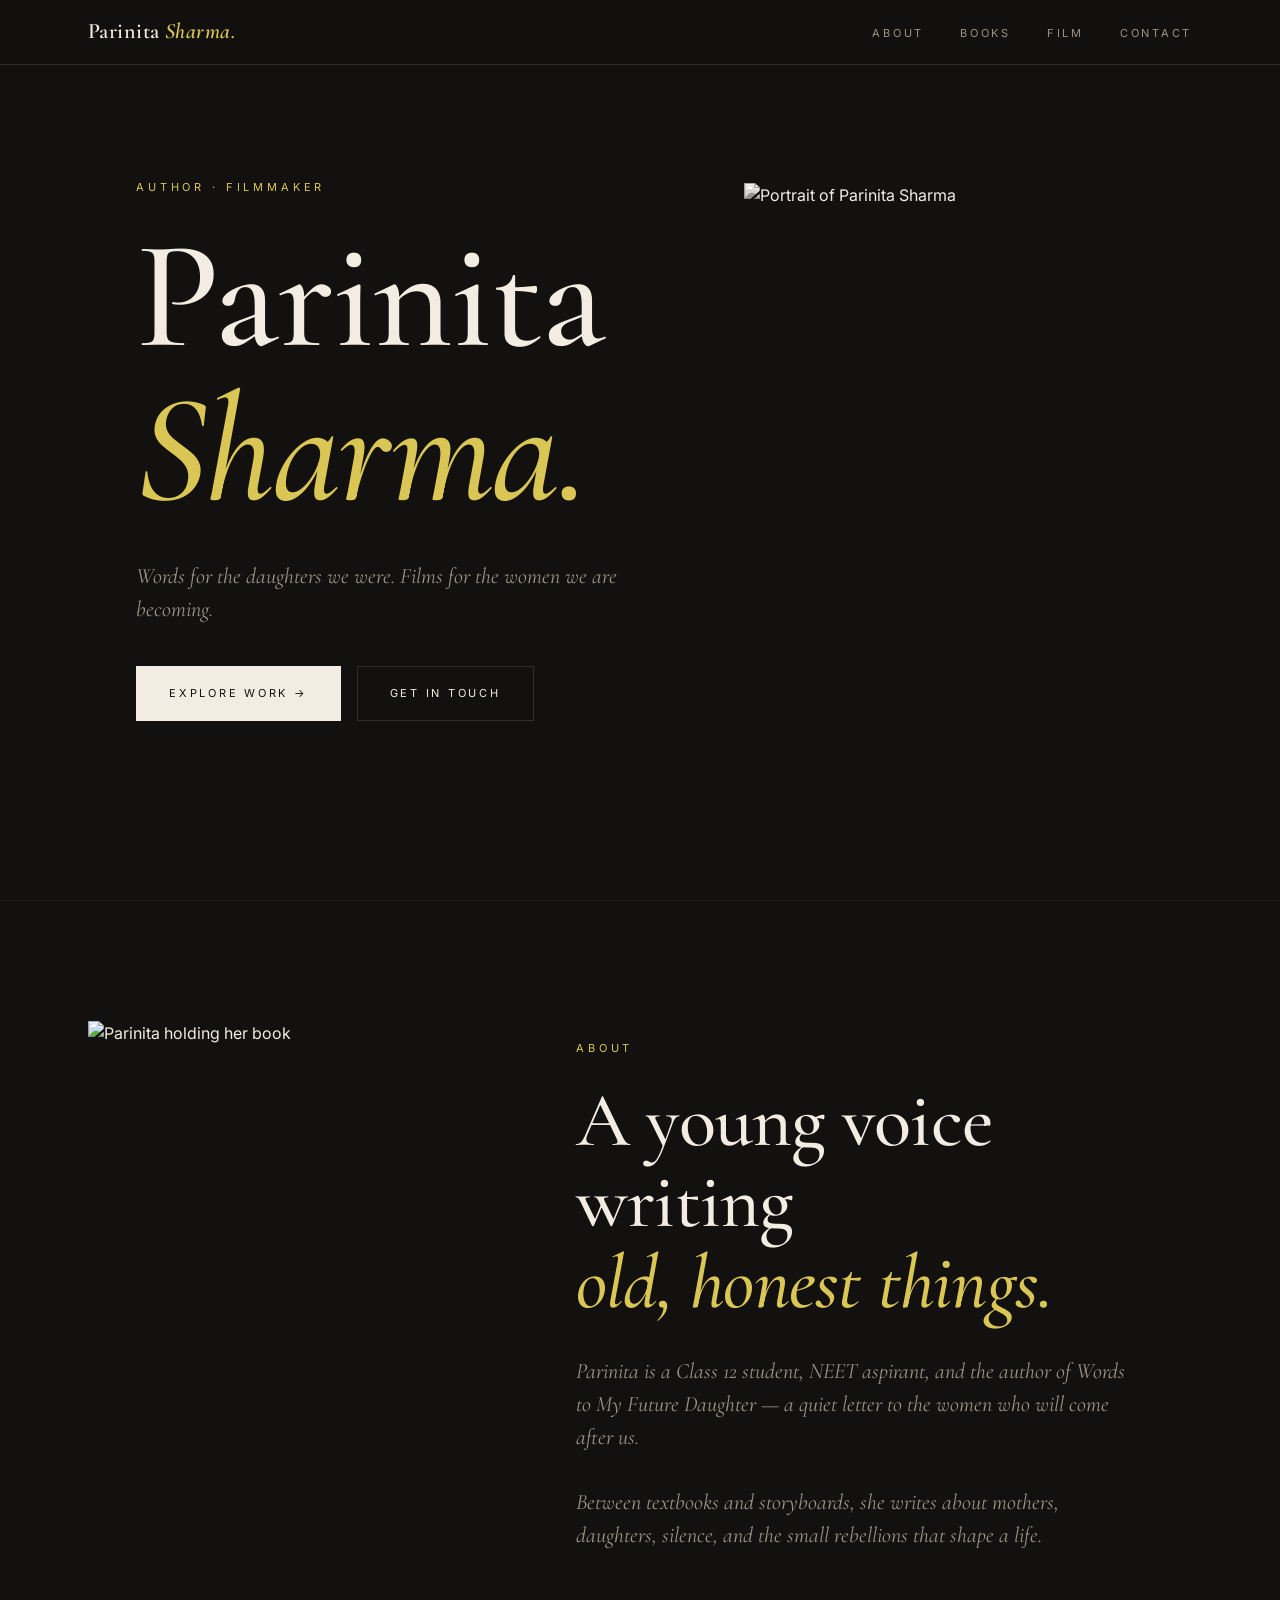
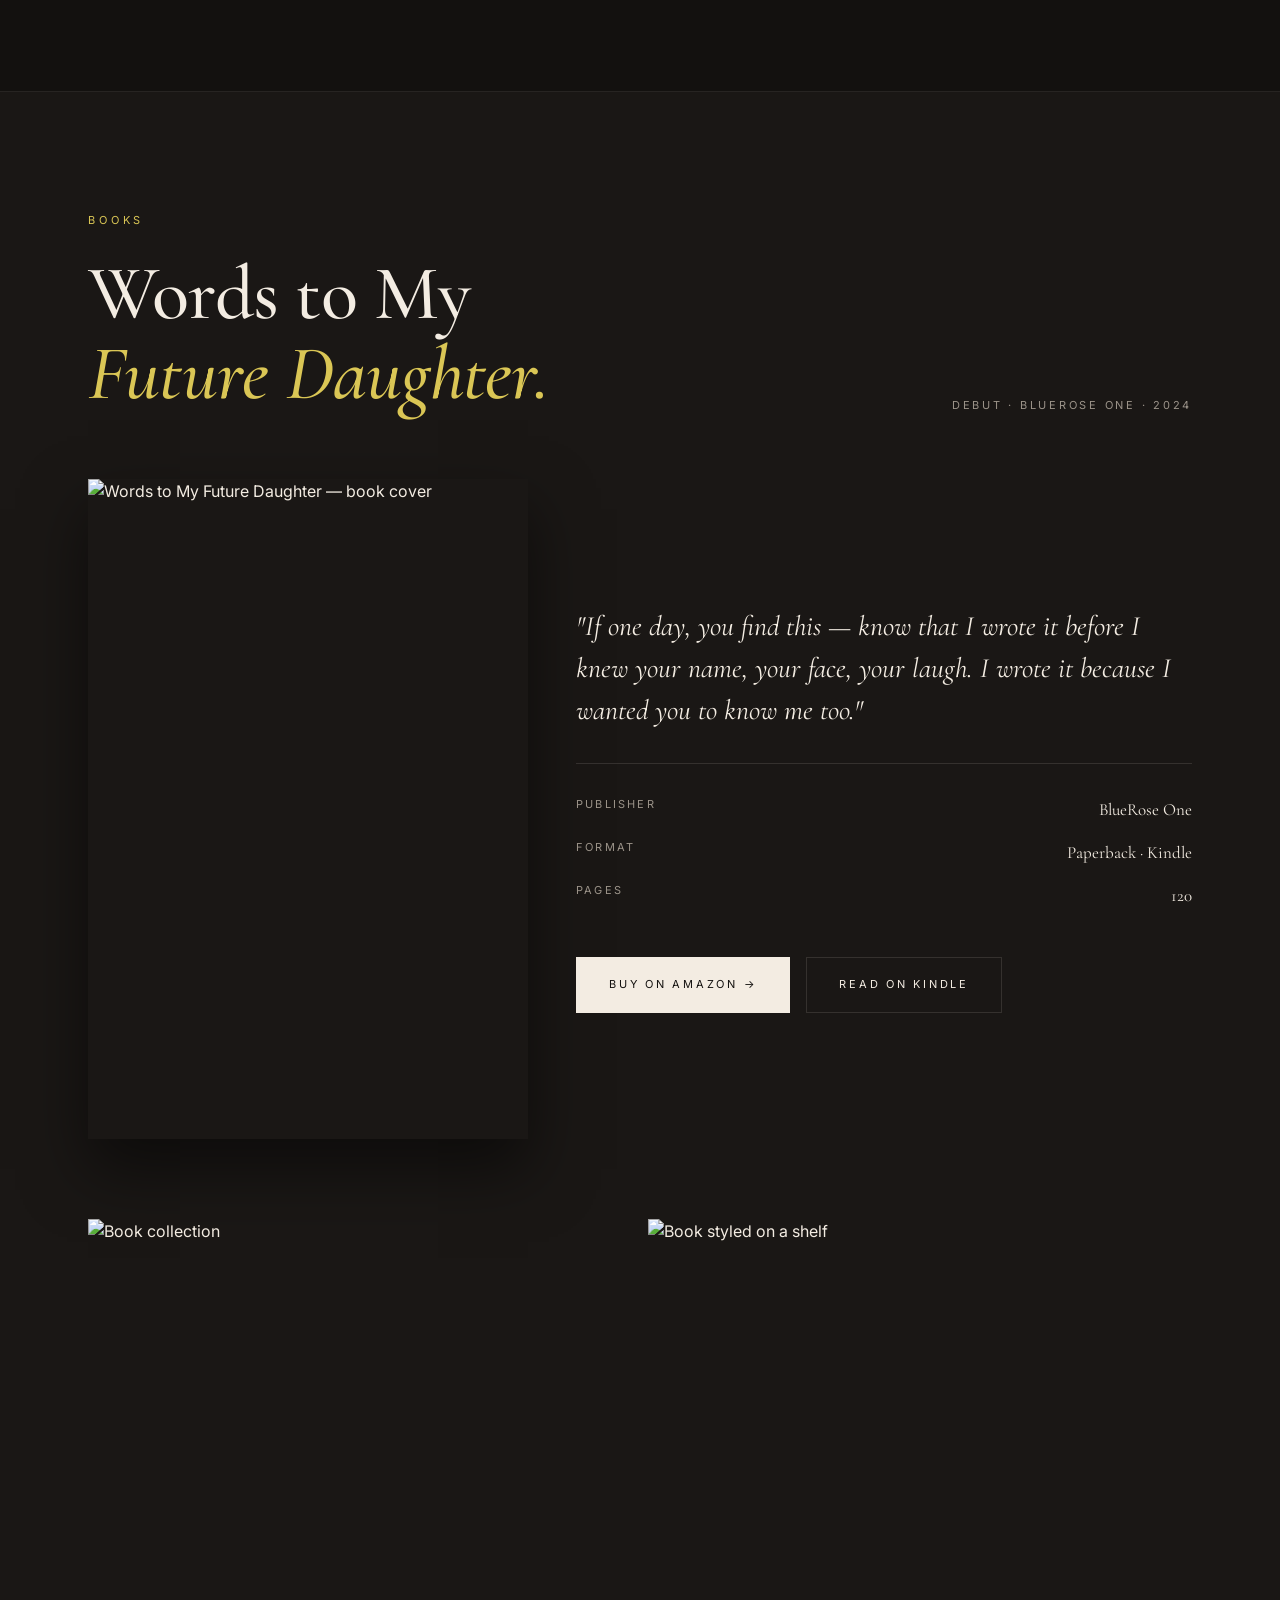
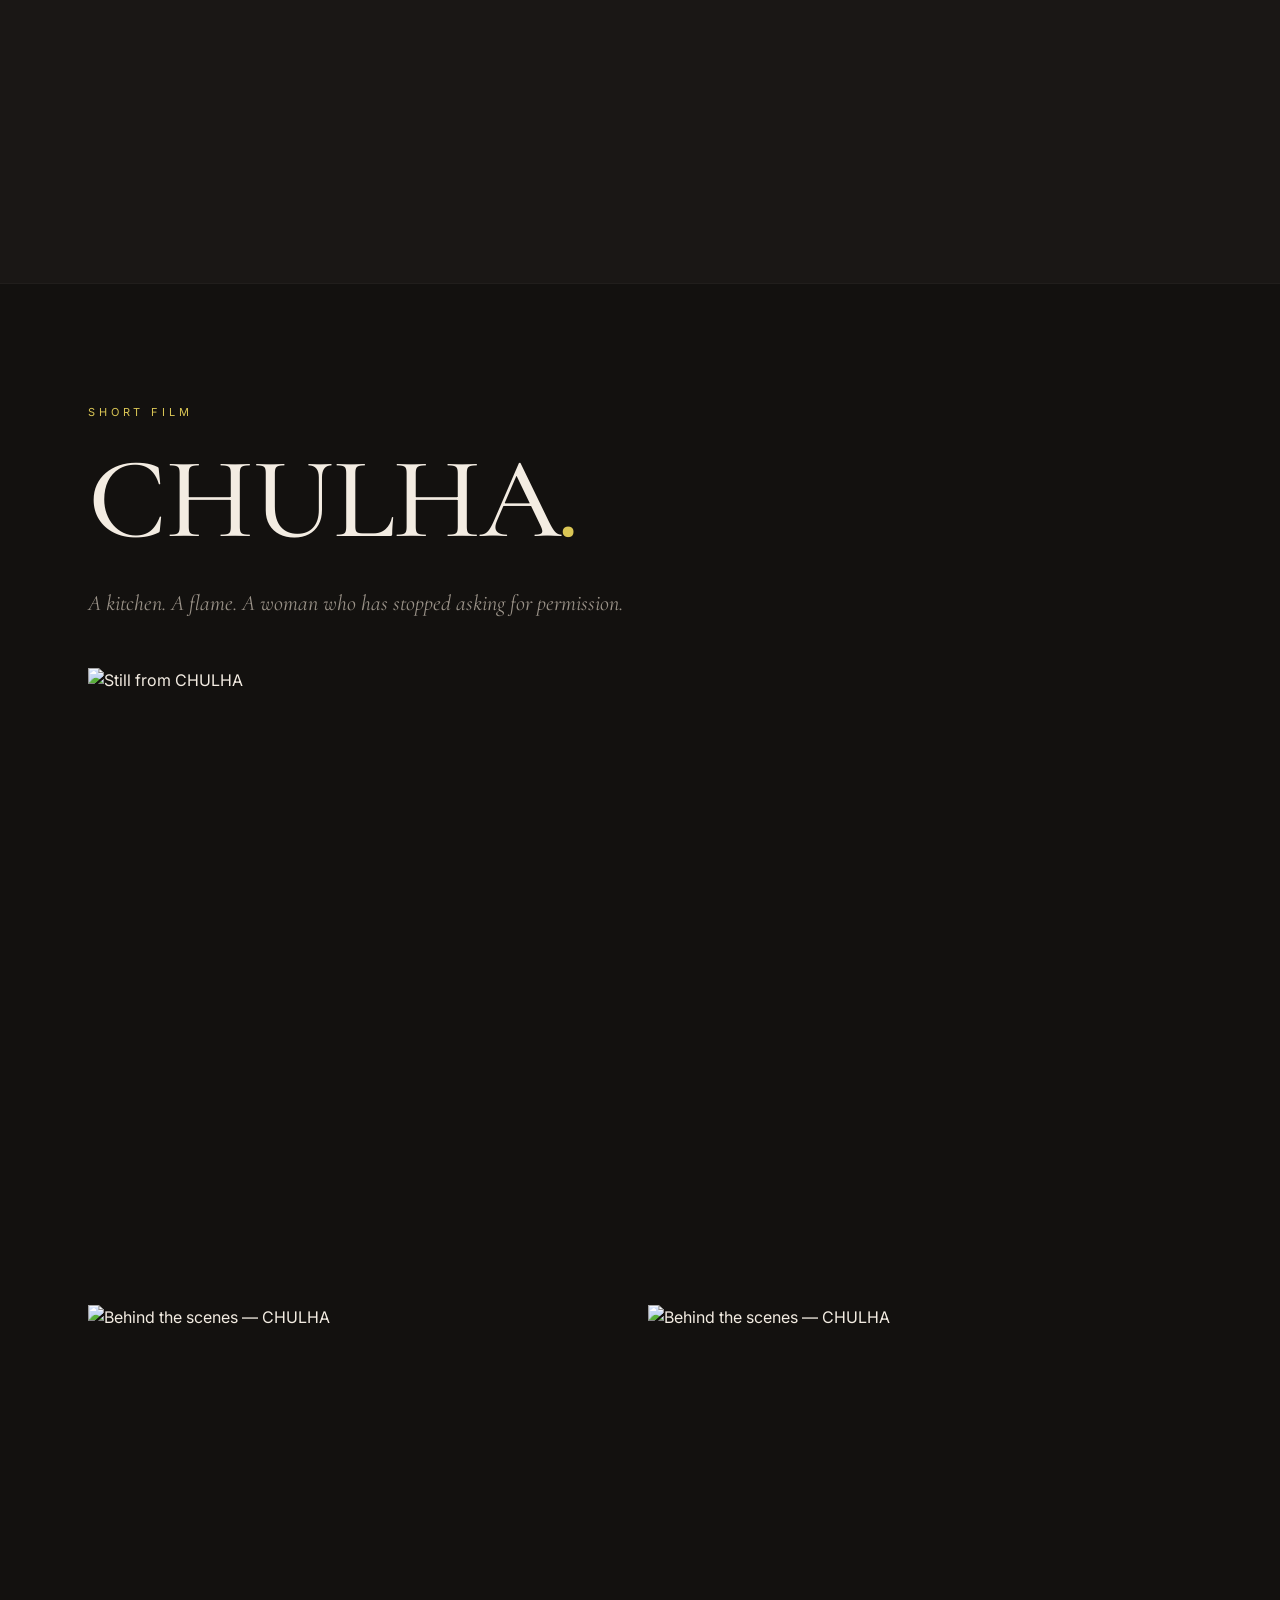
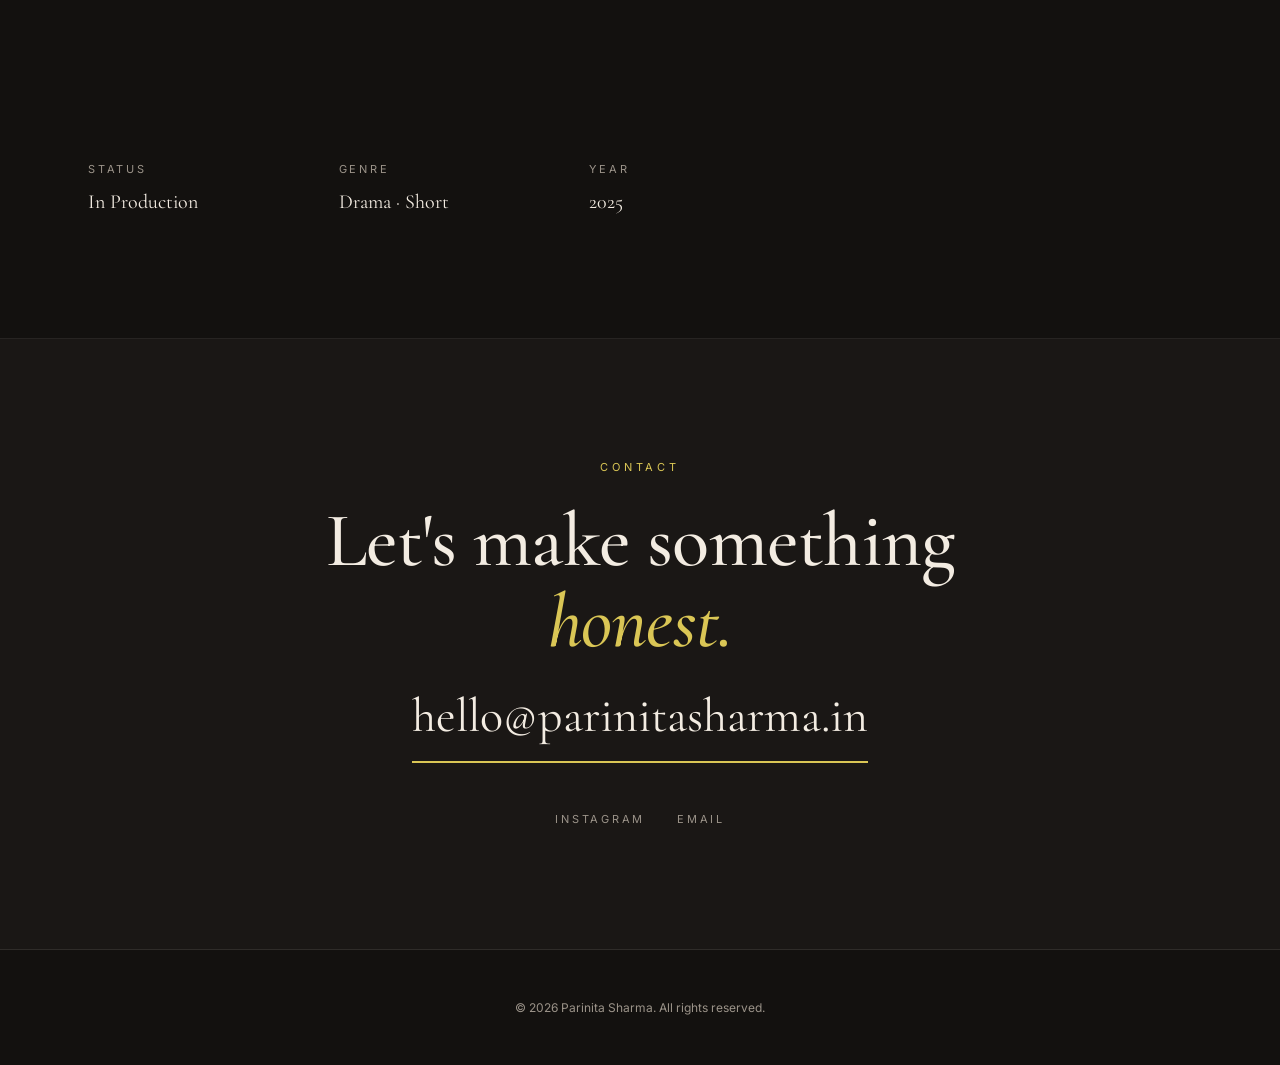
==== index.html @ 8c20b2f9 "Add files via upload" ====
<!doctype html>
<html lang="en">
<head>
<meta charset="utf-8" />
<meta name="viewport" content="width=device-width,initial-scale=1" />
<title>Parinita Sharma — Author & Filmmaker</title>
<meta name="description" content="Author of Words to My Future Daughter and filmmaker behind CHULHA. Bold stories from the quiet spaces between women." />
<meta property="og:title" content="Parinita Sharma — Author & Filmmaker" />
<meta property="og:description" content="Books, films and stories by Parinita Sharma." />
<meta property="og:image" content="assets/author pic.webp" />
<link rel="preconnect" href="https://fonts.googleapis.com">
<link rel="preconnect" href="https://fonts.gstatic.com" crossorigin>
<link href="https://fonts.googleapis.com/css2?family=Cormorant+Garamond:ital,wght@0,400;0,600;1,400;1,600&family=Inter:wght@400;500;600&display=swap" rel="stylesheet">
<style>
  :root{
    --bg:#13110f;
    --card:#1a1715;
    --fg:#f3ece2;
    --muted:#9b9389;
    --accent:#dac655;
    --border:rgba(243,236,226,.12);
  }
  *{box-sizing:border-box;margin:0;padding:0}
  html{scroll-behavior:smooth}
  body{background:var(--bg);color:var(--fg);font-family:'Inter',sans-serif;line-height:1.6;-webkit-font-smoothing:antialiased}
  .serif{font-family:'Cormorant Garamond',serif}
  a{color:inherit;text-decoration:none}
  img{display:block;max-width:100%;height:auto}
  .wrap{max-width:1200px;margin:0 auto;padding:0 24px}
  @media(min-width:768px){.wrap{padding:0 48px}}

  /* Header */
  header{position:fixed;top:0;left:0;right:0;z-index:50;background:rgba(19,17,15,.85);backdrop-filter:blur(10px);border-bottom:1px solid var(--border)}
  .nav{display:flex;justify-content:space-between;align-items:center;height:64px}
  .brand{font-family:'Cormorant Garamond',serif;font-size:22px;font-weight:600;letter-spacing:.02em}
  .brand em{color:var(--accent);font-style:italic}
  nav ul{display:none;list-style:none;gap:36px}
  nav a{font-size:11px;letter-spacing:.25em;text-transform:uppercase;color:var(--muted);transition:color .2s}
  nav a:hover{color:var(--fg)}
  @media(min-width:768px){nav ul{display:flex}}

  /* Sections */
  section{padding:120px 0;border-top:1px solid rgba(243,236,226,.06)}
  section:first-of-type{border:0}
  .eyebrow{font-size:11px;letter-spacing:.35em;text-transform:uppercase;color:var(--accent);margin-bottom:24px}
  h1,h2{font-family:'Cormorant Garamond',serif;font-weight:500;line-height:1;letter-spacing:-.01em}
  h1{font-size:clamp(64px,12vw,160px)}
  h2{font-size:clamp(40px,6vw,80px);line-height:1.05}
  .italic{font-style:italic;color:var(--accent)}
  p.lead{font-family:'Cormorant Garamond',serif;font-style:italic;font-size:clamp(18px,2vw,22px);color:var(--muted);max-width:560px;margin-top:32px;line-height:1.5}

  /* Hero */
  .hero{min-height:100vh;display:flex;align-items:center;padding-top:120px}
  .grid{display:grid;gap:48px;align-items:center}
  @media(min-width:768px){.grid-7-5{grid-template-columns:7fr 5fr}.grid-5-7{grid-template-columns:5fr 7fr}}
  .btns{display:flex;flex-wrap:wrap;gap:16px;margin-top:40px}
  .btn{display:inline-flex;align-items:center;gap:12px;padding:18px 32px;font-size:11px;letter-spacing:.25em;text-transform:uppercase;border:1px solid var(--border);transition:all .2s}
  .btn-primary{background:var(--fg);color:var(--bg);border-color:var(--fg)}
  .btn-primary:hover{background:var(--accent);border-color:var(--accent);color:var(--fg)}
  .btn:hover{border-color:var(--fg)}
  .portrait{aspect-ratio:3/4;overflow:hidden;position:relative}
  .portrait img{width:100%;height:100%;object-fit:cover;filter:grayscale(100%);transition:filter .7s}
  .portrait:hover img{filter:grayscale(0)}
  .portrait::after{content:"";position:absolute;inset:auto 0 0 0;height:33%;background:linear-gradient(to top,var(--bg),transparent)}

  /* Books */
  .books{background:var(--card)}
  .books-head{display:flex;justify-content:space-between;align-items:flex-end;flex-wrap:wrap;gap:24px;margin-bottom:64px}
  .meta{font-size:11px;letter-spacing:.25em;text-transform:uppercase;color:var(--muted)}
  .quote{font-family:'Cormorant Garamond',serif;font-style:italic;font-size:clamp(20px,2.4vw,28px);line-height:1.5;margin-bottom:32px}
  .specs{list-style:none;border-top:1px solid var(--border);padding-top:24px}
  .specs li{display:flex;justify-content:space-between;padding:8px 0;font-size:14px}
  .specs span:first-child{color:var(--muted);letter-spacing:.2em;text-transform:uppercase;font-size:11px}
  .specs span:last-child{font-family:'Cormorant Garamond',serif;font-size:17px}
  .gallery{display:grid;grid-template-columns:1fr 1fr;gap:16px;margin-top:80px}
  .gallery img{aspect-ratio:1;object-fit:cover;width:100%}
  .cover{aspect-ratio:2/3;object-fit:cover;width:100%;box-shadow:0 30px 60px rgba(0,0,0,.5)}

  /* Film */
  .film-still{aspect-ratio:16/9;width:100%;object-fit:cover;margin-bottom:16px}
  .bts{display:grid;grid-template-columns:1fr 1fr;gap:16px}
  .bts img{aspect-ratio:4/3;width:100%;object-fit:cover}
  .film-meta{display:grid;gap:32px;margin-top:48px;max-width:720px}
  @media(min-width:640px){.film-meta{grid-template-columns:repeat(3,1fr)}}
  .film-meta p:first-child{font-size:11px;letter-spacing:.25em;text-transform:uppercase;color:var(--muted);margin-bottom:8px}
  .film-meta p:last-child{font-family:'Cormorant Garamond',serif;font-size:20px}

  /* Contact */
  .contact{background:var(--card);text-align:center}
  .email{display:inline-block;font-family:'Cormorant Garamond',serif;font-size:clamp(28px,4vw,48px);margin-top:16px;border-bottom:2px solid var(--accent);padding-bottom:6px;transition:color .2s}
  .email:hover{color:var(--accent)}
  .socials{display:flex;justify-content:center;gap:32px;margin-top:48px;font-size:11px;letter-spacing:.25em;text-transform:uppercase;color:var(--muted)}
  .socials a:hover{color:var(--fg)}

  footer{padding:48px 0;text-align:center;font-size:12px;color:var(--muted);border-top:1px solid var(--border)}
</style>
</head>
<body>

<header>
  <div class="wrap nav">
    <a href="#" class="brand">Parinita <em>Sharma.</em></a>
    <nav><ul>
      <li><a href="#about">About</a></li>
      <li><a href="#books">Books</a></li>
      <li><a href="#film">Film</a></li>
      <li><a href="#contact">Contact</a></li>
    </ul></nav>
  </div>
</header>

<main>

<!-- HERO -->
<section class="hero">
  <div class="wrap grid grid-7-5">
    <div>
      <p class="eyebrow">Author · Filmmaker</p>
      <h1>Parinita<br><span class="italic serif" style="font-style:italic">Sharma.</span></h1>
      <p class="lead">Words for the daughters we were. Films for the women we are becoming.</p>
      <div class="btns">
        <a class="btn btn-primary" href="#books">Explore Work →</a>
        <a class="btn" href="#contact">Get in Touch</a>
      </div>
    </div>
    <div class="portrait">
      <img src="assets/main author pic.webp" alt="Portrait of Parinita Sharma" />
    </div>
  </div>
</section>

<!-- ABOUT -->
<section id="about">
  <div class="wrap grid grid-5-7">
    <img src="assets/author pic.webp" alt="Parinita holding her book" style="aspect-ratio:4/5;object-fit:cover;width:100%" />
    <div>
      <p class="eyebrow">About</p>
      <h2>A young voice writing<br><span class="italic">old, honest things.</span></h2>
      <p class="lead">Parinita is a Class 12 student, NEET aspirant, and the author of <em>Words to My Future Daughter</em> — a quiet letter to the women who will come after us.</p>
      <p class="lead">Between textbooks and storyboards, she writes about mothers, daughters, silence, and the small rebellions that shape a life.</p>
    </div>
  </div>
</section>

<!-- BOOKS -->
<section id="books" class="books">
  <div class="wrap">
    <div class="books-head">
      <div>
        <p class="eyebrow">Books</p>
        <h2>Words to My<br><span class="italic">Future Daughter.</span></h2>
      </div>
      <p class="meta">Debut · BlueRose One · 2024</p>
    </div>
    <div class="grid grid-5-7">
      <img class="cover" src="https://m.media-amazon.com/images/I/61v0w+Bz1oL._SY342_.jpg" alt="Words to My Future Daughter — book cover" />
      <div>
        <p class="quote">"If one day, you find this — know that I wrote it before I knew your name, your face, your laugh. I wrote it because I wanted you to know me too."</p>
        <ul class="specs">
          <li><span>Publisher</span><span>BlueRose One</span></li>
          <li><span>Format</span><span>Paperback · Kindle</span></li>
          <li><span>Pages</span><span>120</span></li>
        </ul>
        <div class="btns">
          <a class="btn btn-primary" href="https://www.amazon.in/Words-Future-Daughter-Parinita-Sharma/dp/9373103180/ref=sr_1_1?crid=LB1ZRLA6M6N0&dib=eyJ2IjoiMSJ9.5X7gQLmaBsE1TnWhag6ojA.-IY_2Gk_jPj711Ex8bWC8QMhh4k0rQEJXxMGBLnY9bU&dib_tag=se&keywords=words+t+omy+future+daughter&qid=1777298612&sprefix=words+t+omy+future+daught%2Caps%2C401&sr=8-1" target="_blank" rel="noopener">Buy on Amazon →</a>
          <a class="btn" onclick="alert('Cumming soon!')" target="_blank" rel="noopener">Read on Kindle</a>
        </div>
      </div>
    </div>
    <div class="gallery">
      <img src="assets/book pcs in collection.webp" alt="Book collection" />
      <img src="assets/book images.webp" alt="Book styled on a shelf" />
    </div>
  </div>
</section>

<!-- FILM -->
<section id="film">
  <div class="wrap">
    <p class="eyebrow">Short Film</p>
    <h2 style="font-size:clamp(56px,9vw,120px);line-height:.95">CHULHA<span class="italic">.</span></h2>
    <p class="lead">A kitchen. A flame. A woman who has stopped asking for permission.</p>
    <img class="film-still" src="assets/chulha-still-1.jpg" alt="Still from CHULHA" style="margin-top:48px" />
    <div class="bts">
      <img src="assets/chulha-bts-1.jpg" alt="Behind the scenes — CHULHA" />
      <img src="assets/chulha-bts-2.jpg" alt="Behind the scenes — CHULHA" />
    </div>
    <div class="film-meta">
      <div><p>Status</p><p>In Production</p></div>
      <div><p>Genre</p><p>Drama · Short</p></div>
      <div><p>Year</p><p>2025</p></div>
    </div>
  </div>
</section>

<!-- CONTACT -->
<section id="contact" class="contact">
  <div class="wrap">
    <p class="eyebrow">Contact</p>
    <h2>Let's make something<br><span class="italic">honest.</span></h2>
    <a class="email" href="mailto:hello@parinitasharma.in">hello@parinitasharma.in</a>
    <div class="socials">
      <a href="https://www.instagram.com/glowinkbypari/" target="_blank" rel="noopener">Instagram</a>
      <a href="mailto:hello@parinitasharma.in">Email</a>
    </div>
  </div>
</section>

</main>

<footer>
  <div class="wrap">© <span id="y"></span> Parinita Sharma. All rights reserved.</div>
</footer>
<script>document.getElementById('y').textContent=new Date().getFullYear();</script>
</body>
</html>
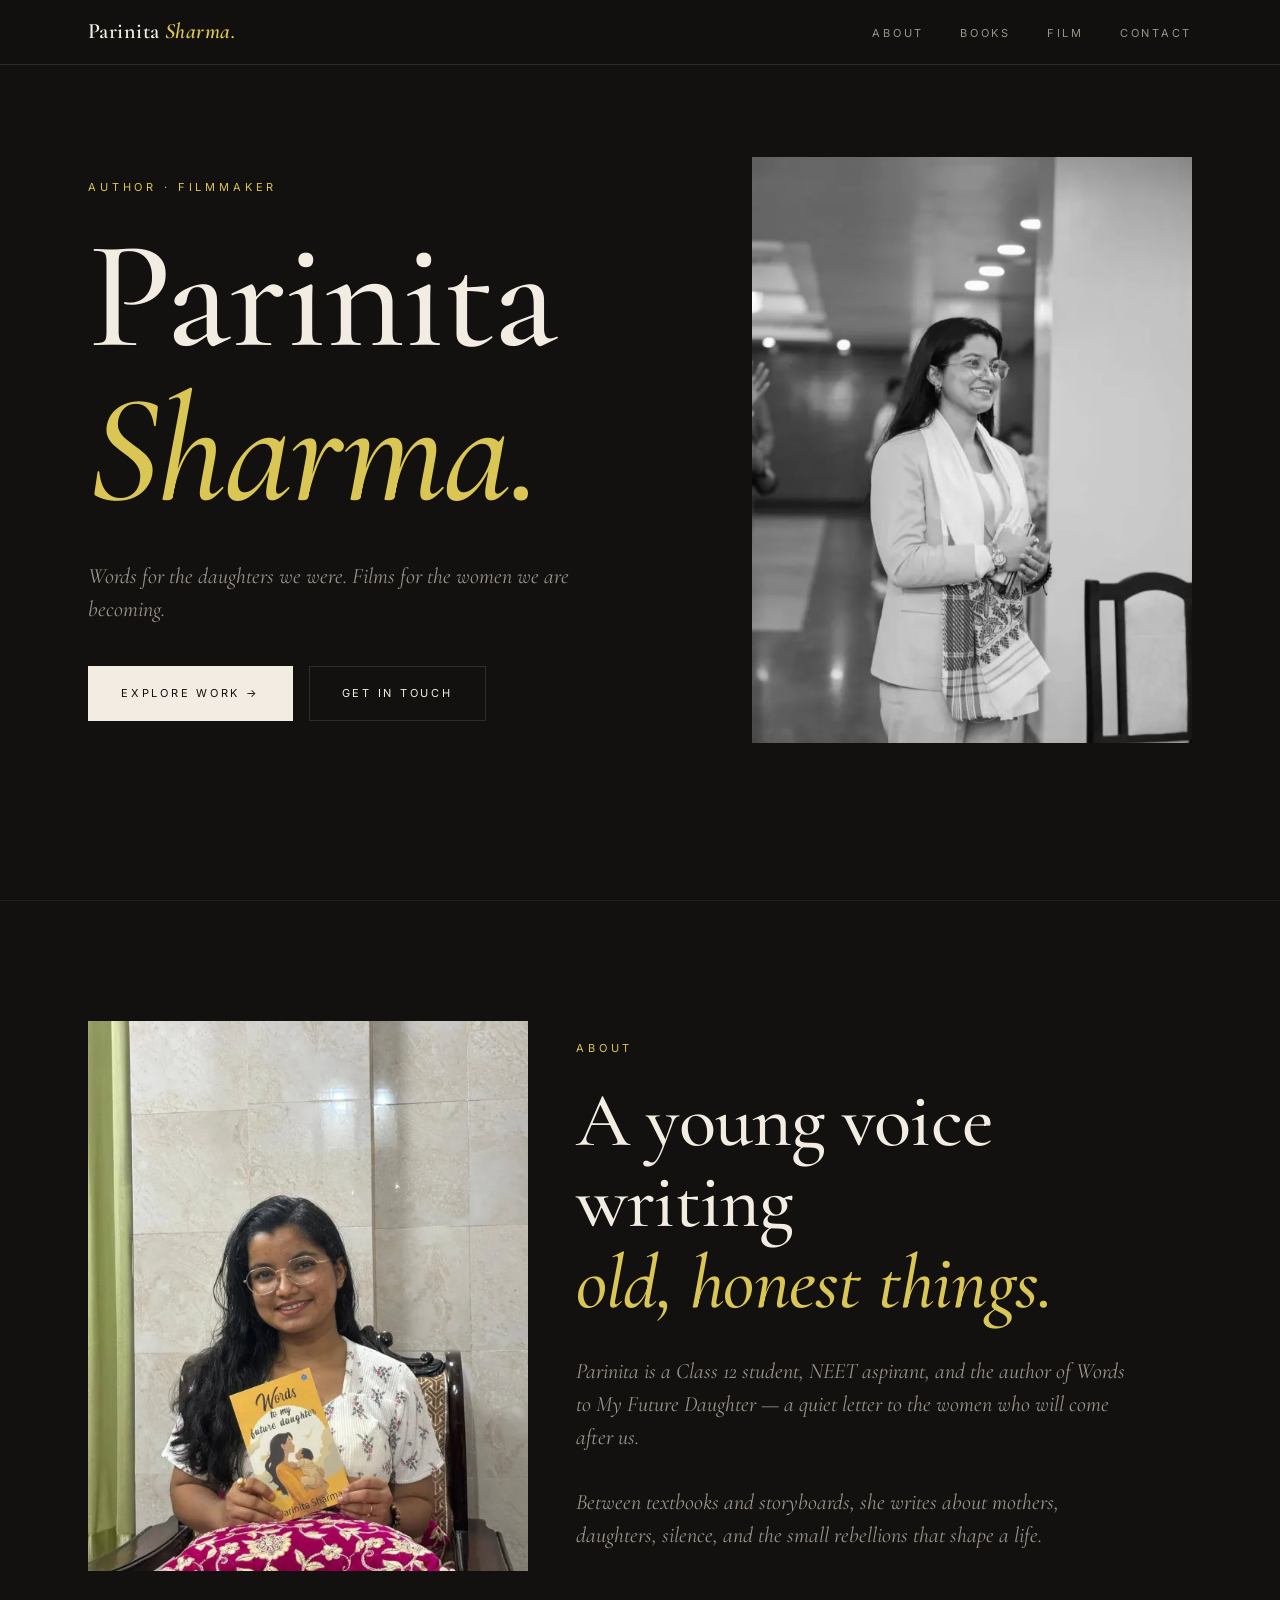
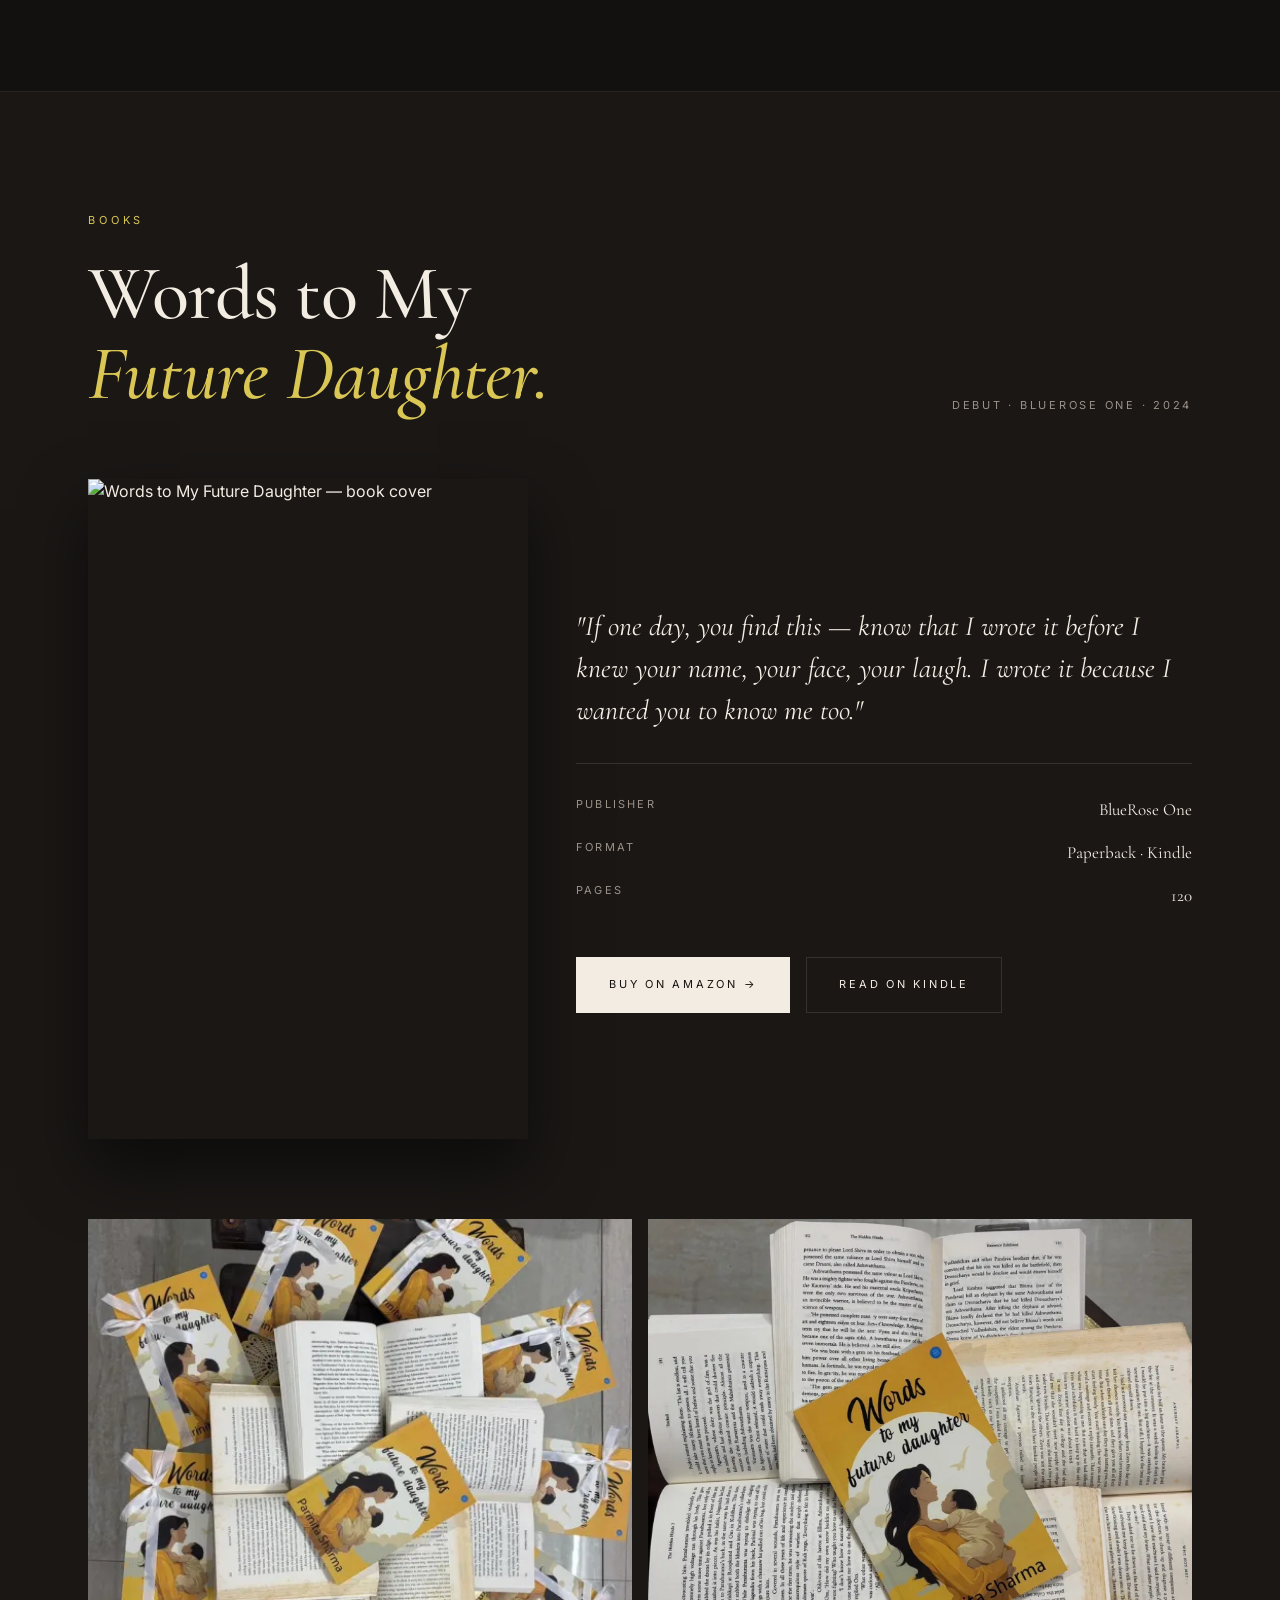
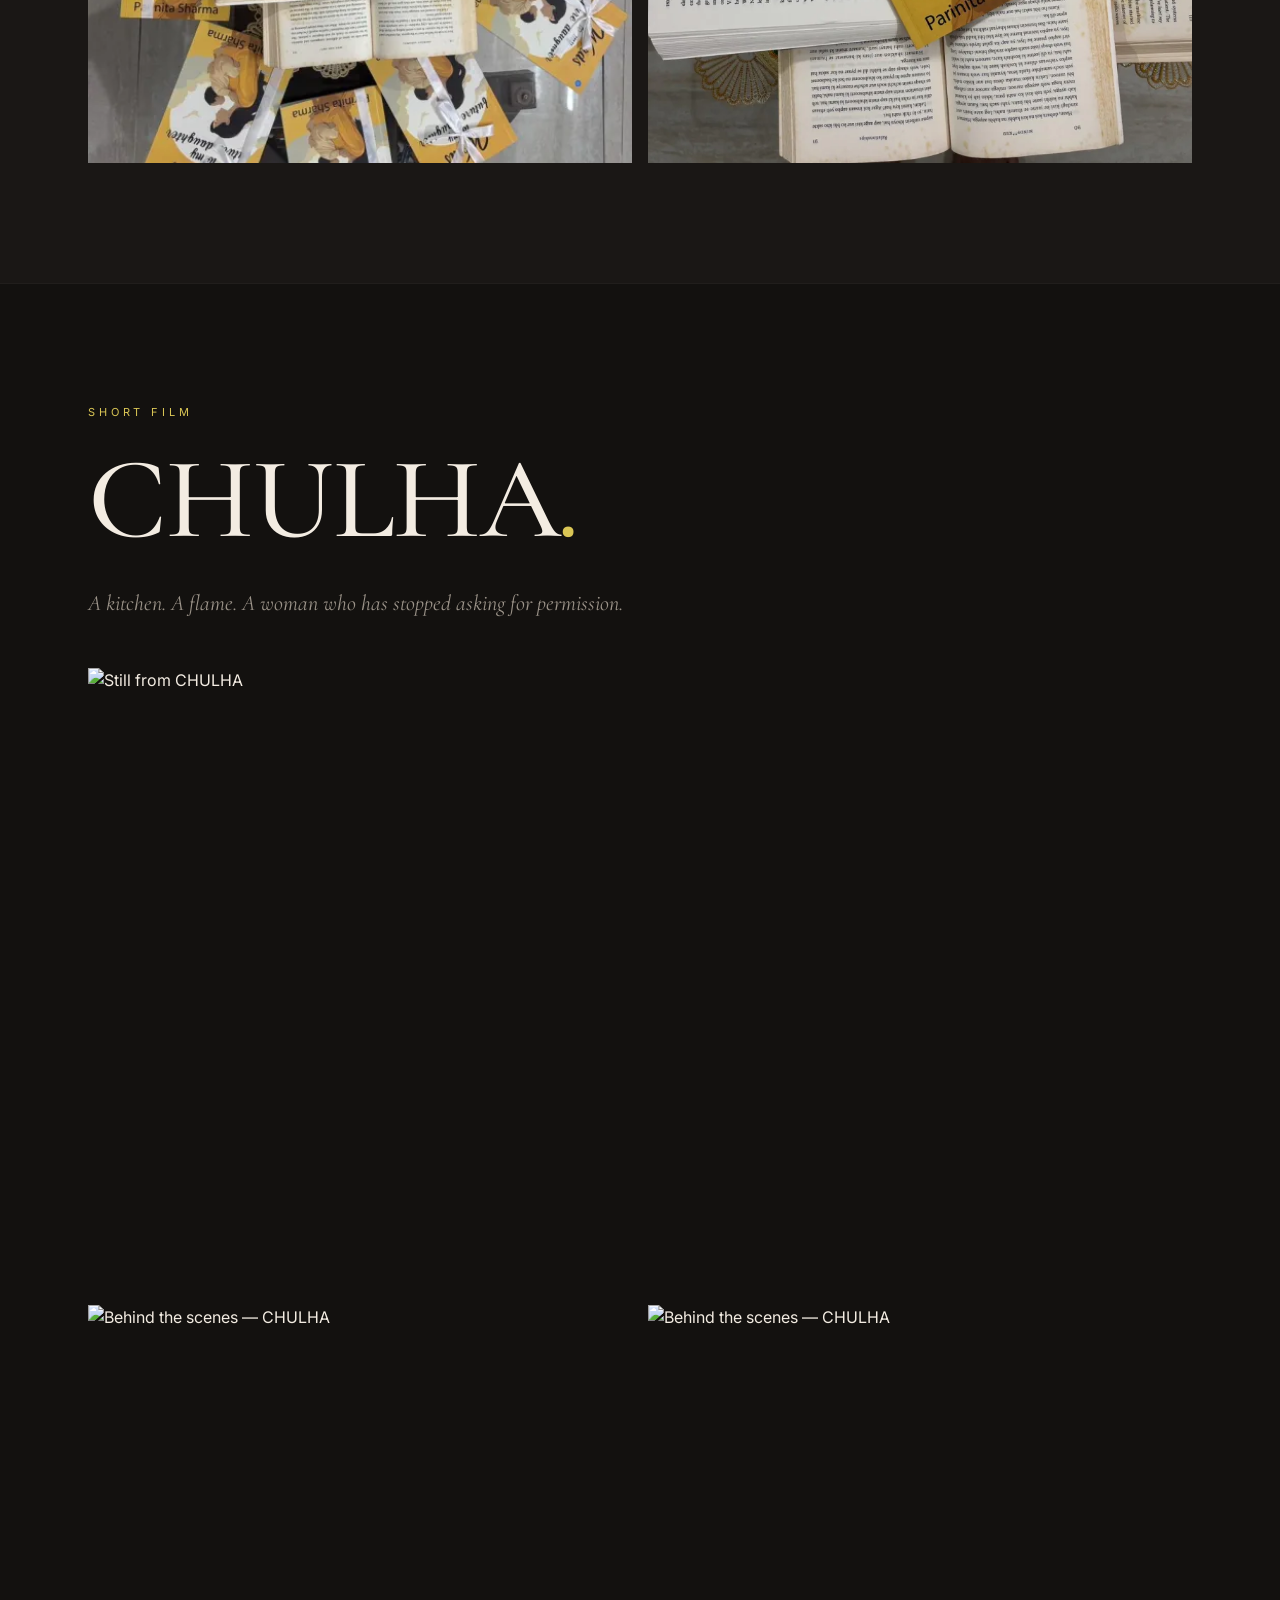
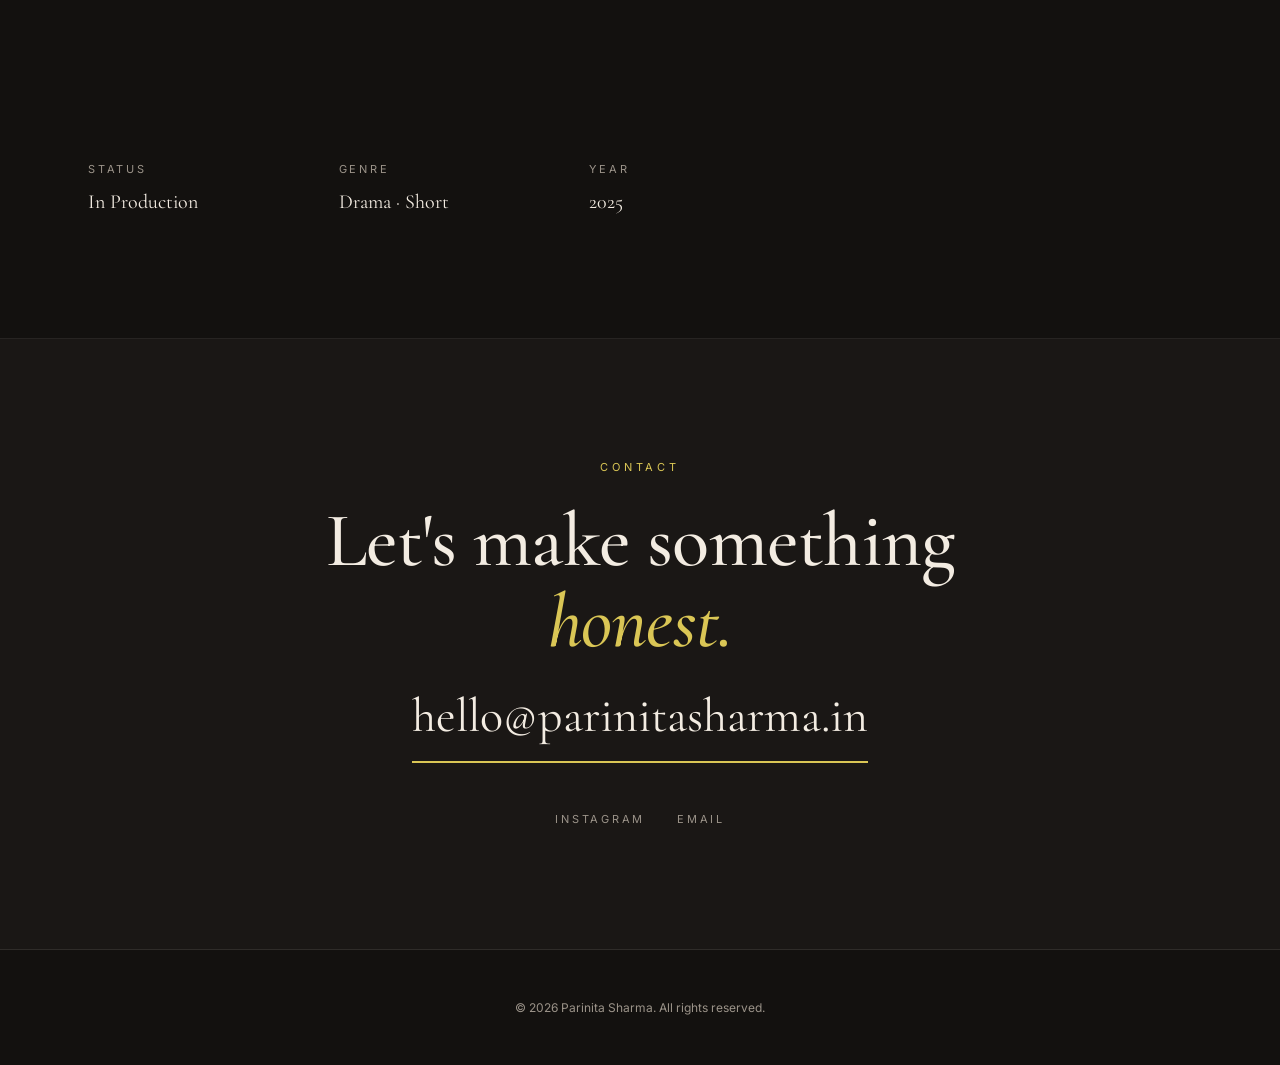
==== commit 051fc56b: "Update index.html" ====
--- a/index.html
+++ b/index.html
@@ -60,8 +60,8 @@
   .btn:hover{border-color:var(--fg)}
   .portrait{aspect-ratio:3/4;overflow:hidden;position:relative}
   .portrait img{width:100%;height:100%;object-fit:cover;filter:grayscale(100%);transition:filter .7s}
-  .portrait:hover img{filter:grayscale(0)}
-  .portrait::after{content:"";position:absolute;inset:auto 0 0 0;height:33%;background:linear-gradient(to top,var(--bg),transparent)}
+
+
 
   /* Books */
   .books{background:var(--card)}
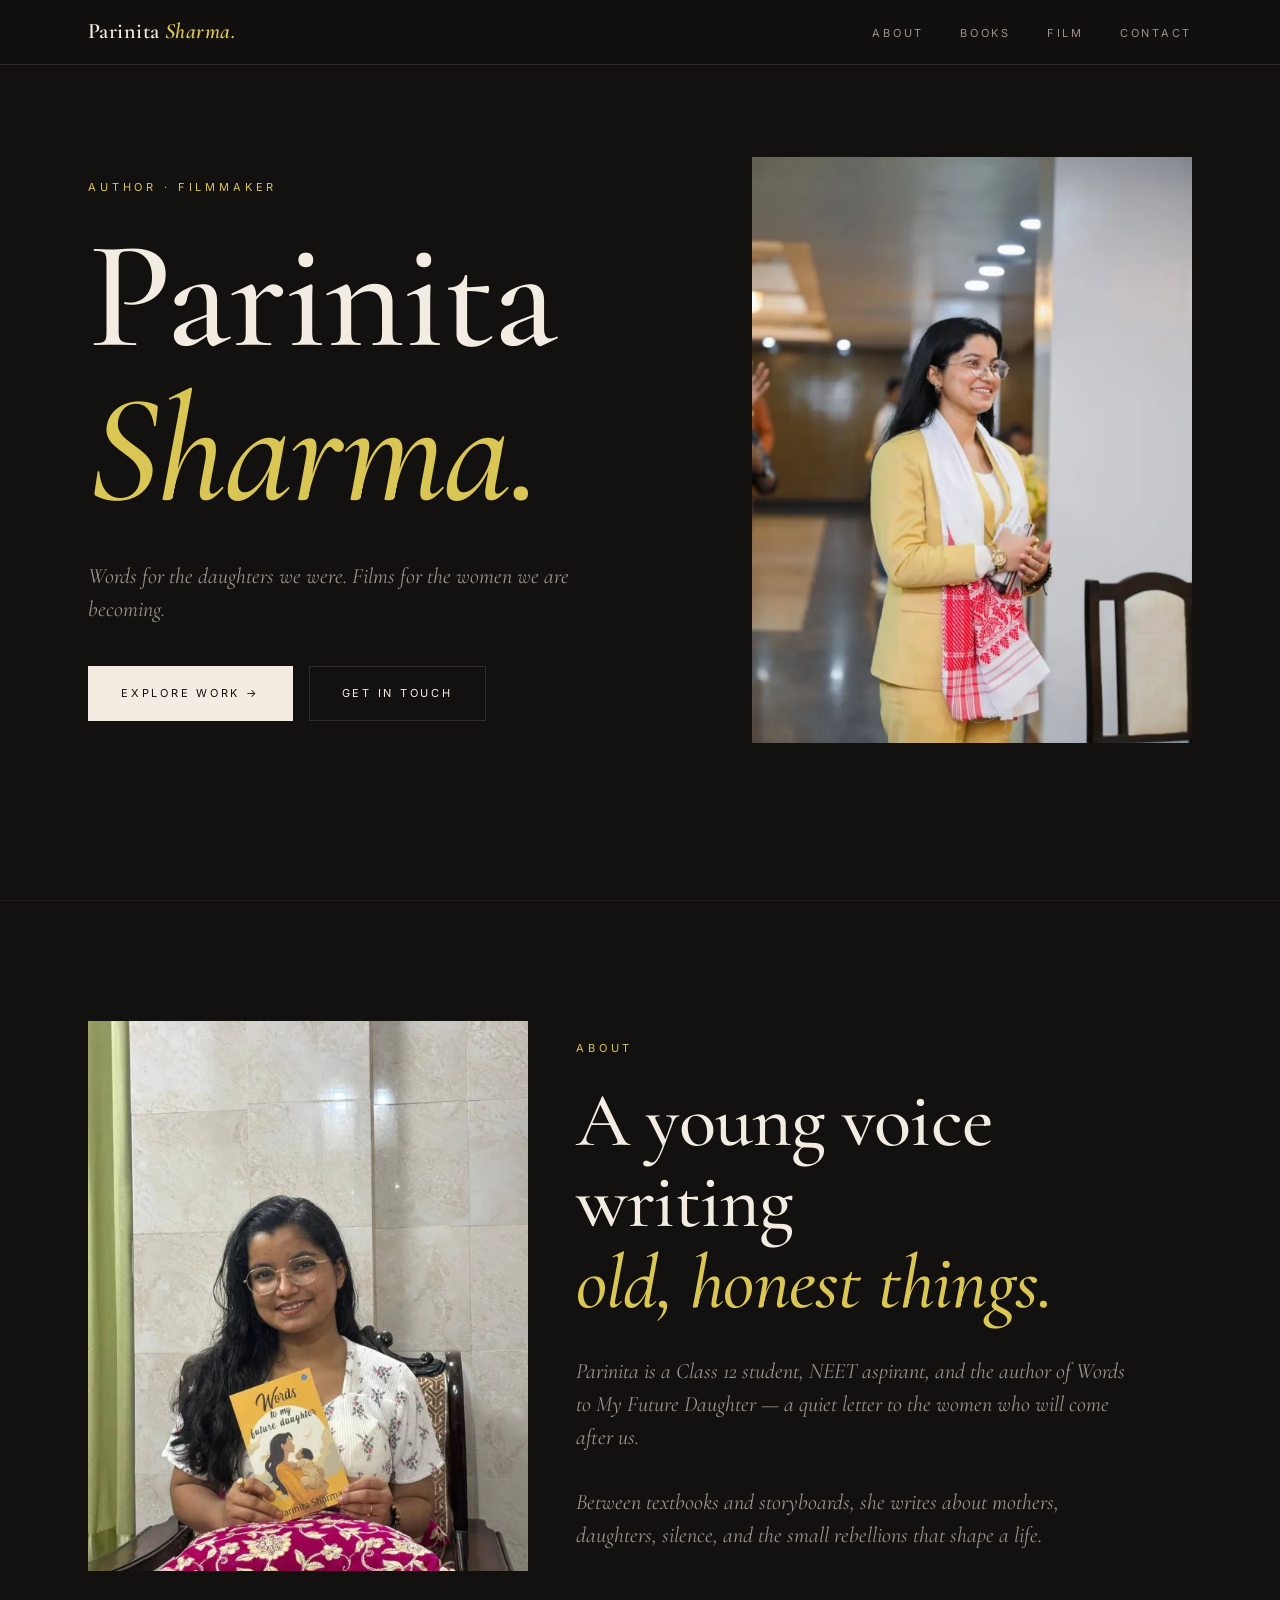
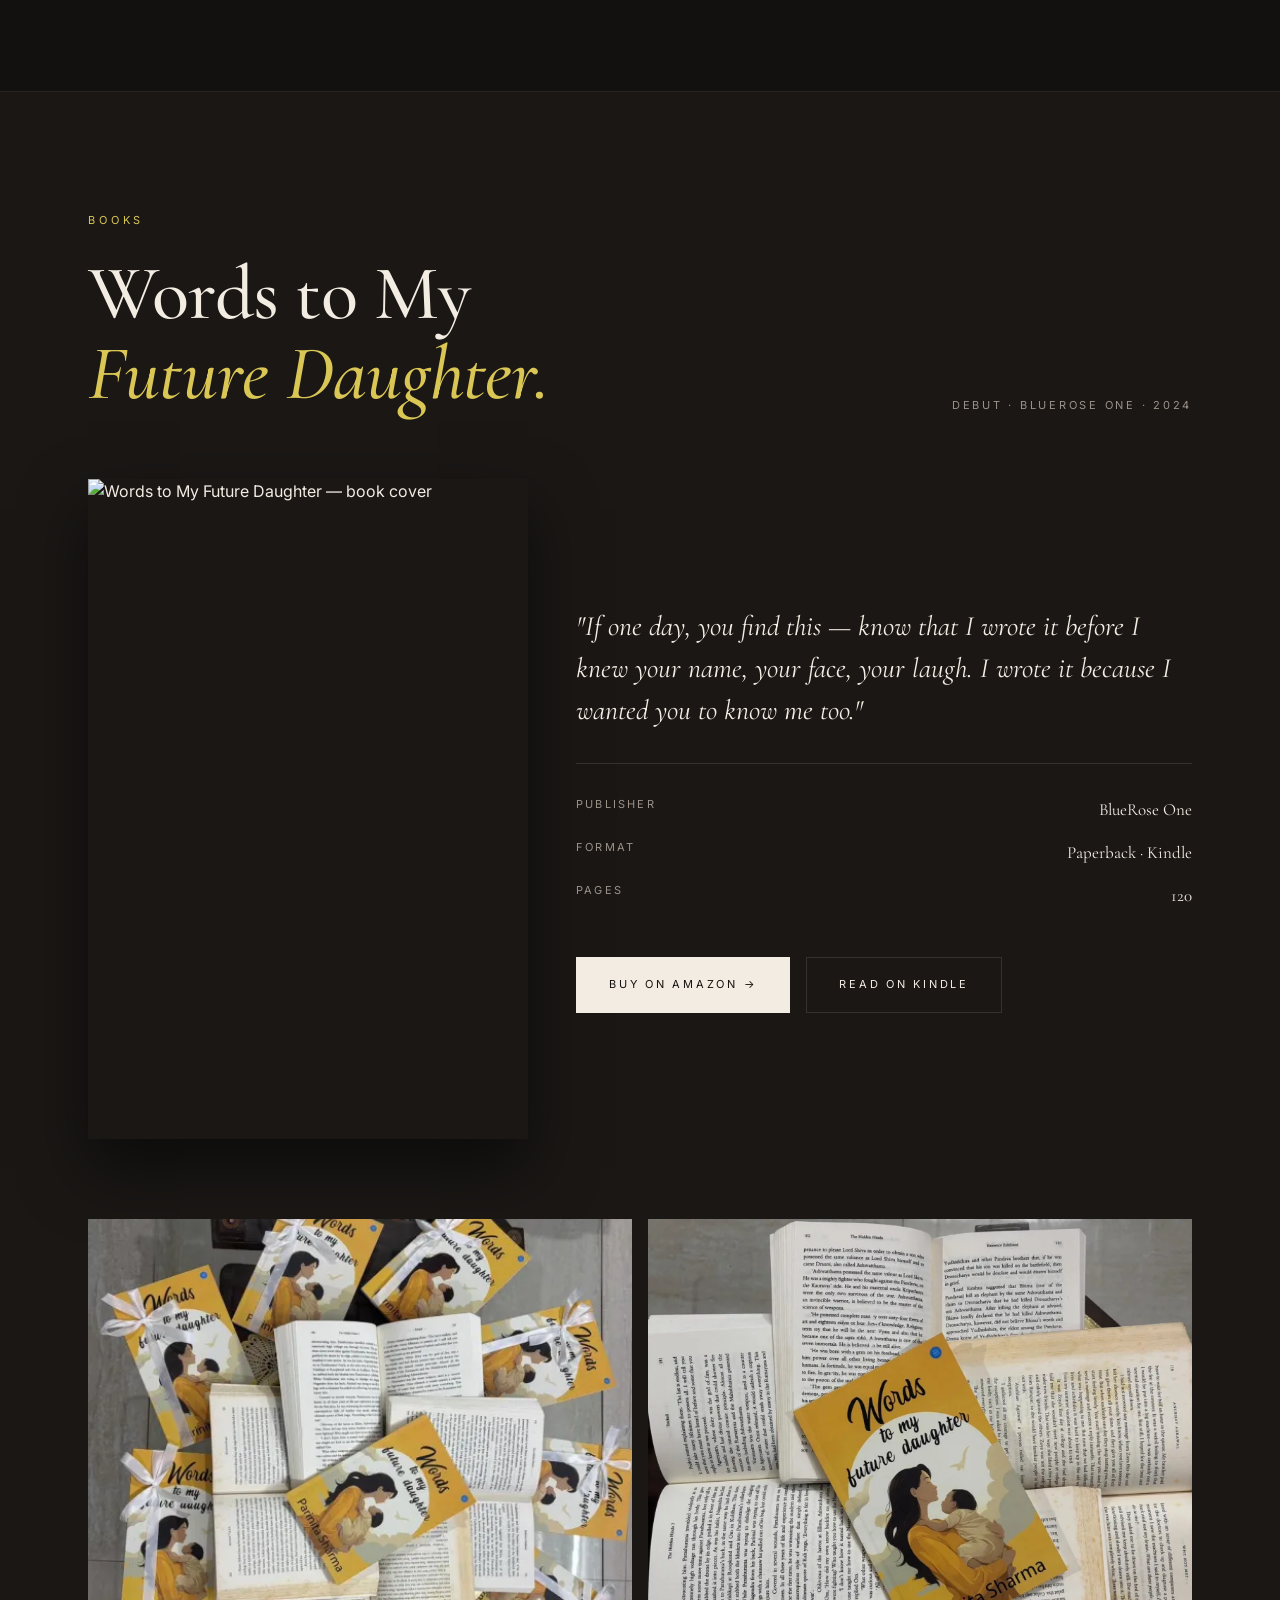
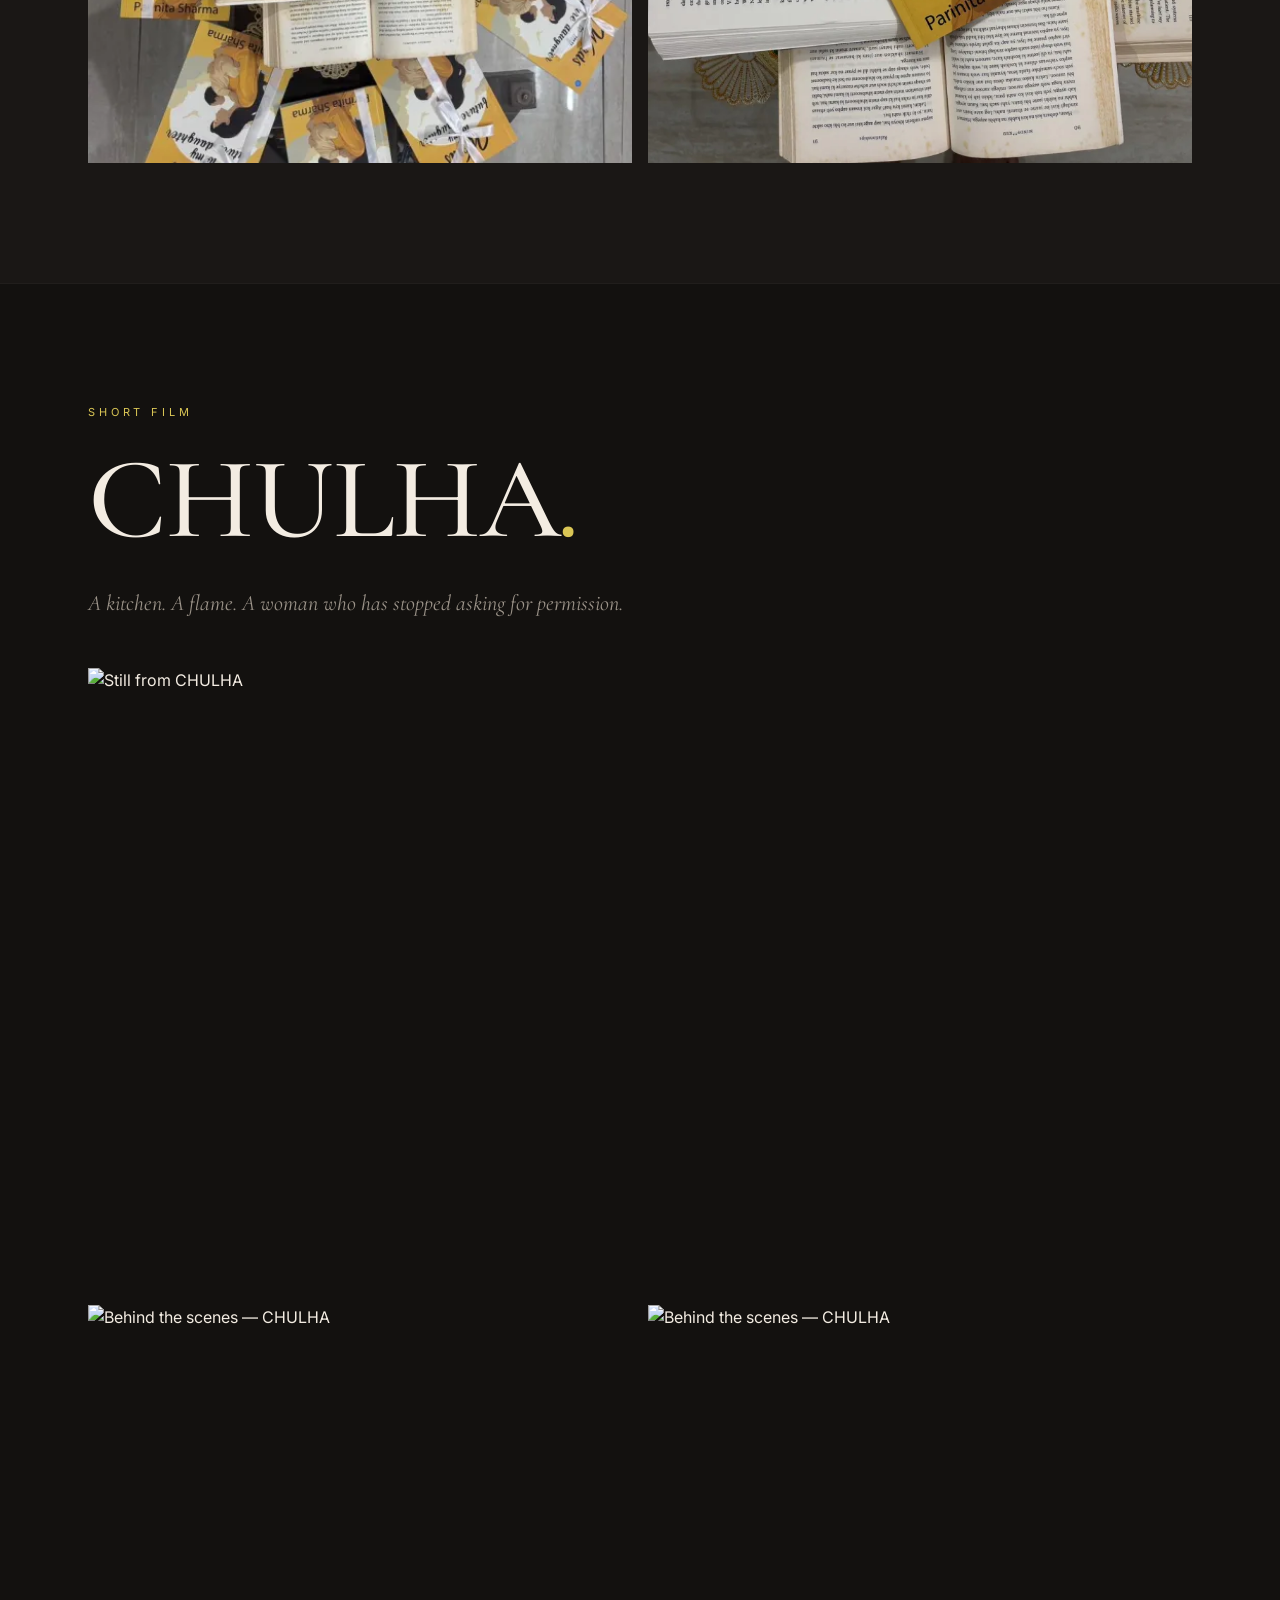
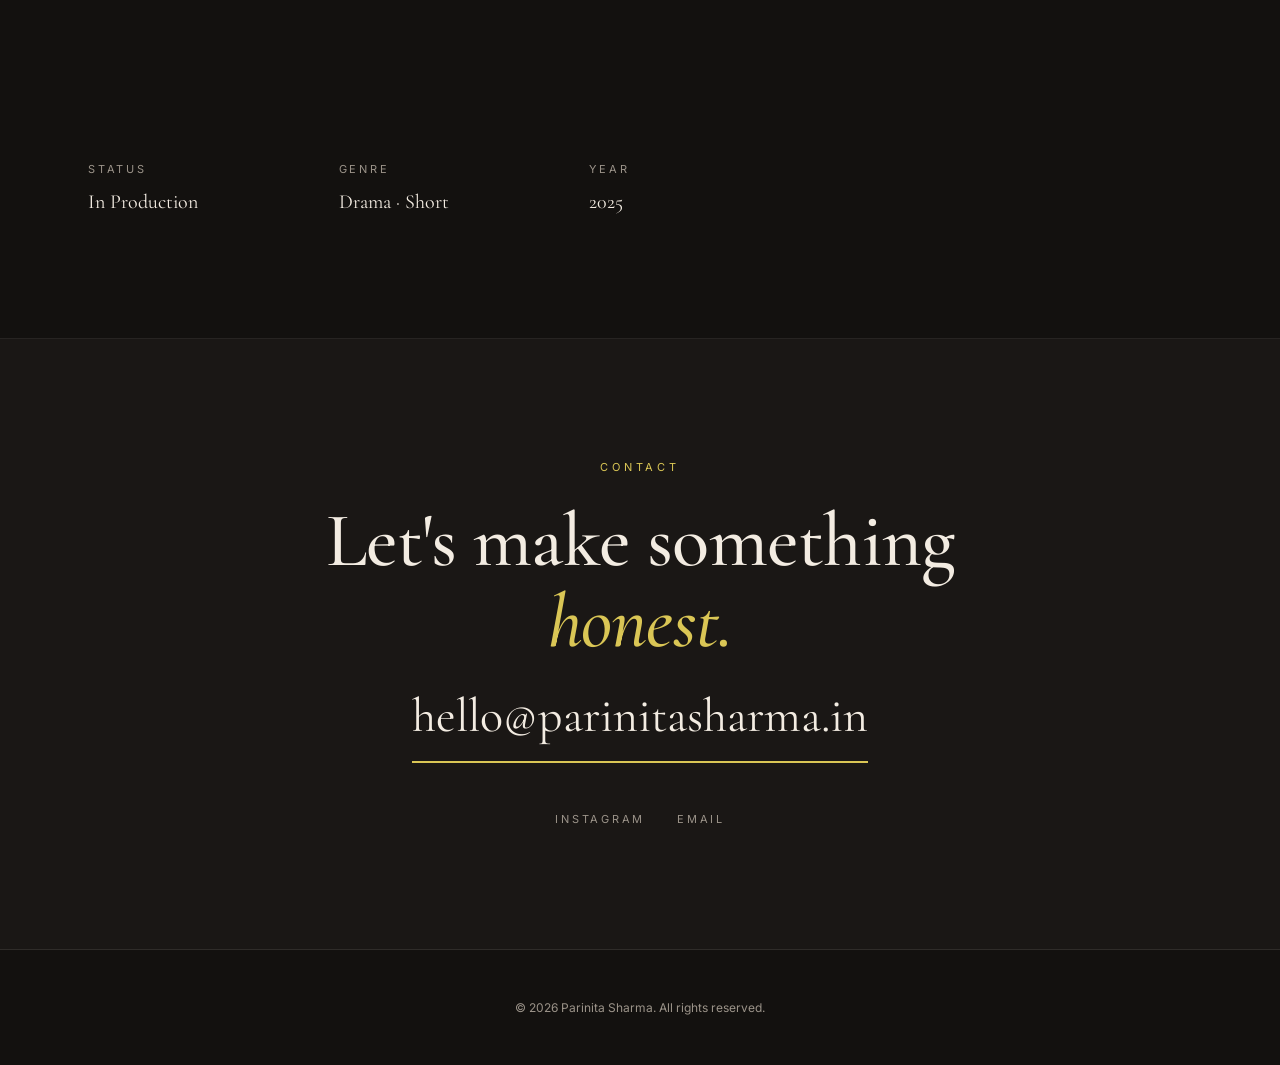
==== commit 666ac779: "Update index.html" ====
--- a/index.html
+++ b/index.html
@@ -59,7 +59,7 @@
   .btn-primary:hover{background:var(--accent);border-color:var(--accent);color:var(--fg)}
   .btn:hover{border-color:var(--fg)}
   .portrait{aspect-ratio:3/4;overflow:hidden;position:relative}
-  .portrait img{width:100%;height:100%;object-fit:cover;filter:grayscale(100%);transition:filter .7s}
+  .portrait img{width:100%;height:100%;object-fit:cover;filter:grayscale(0%);transition:filter .7s}
 
 
 
@@ -163,7 +163,7 @@
         </ul>
         <div class="btns">
           <a class="btn btn-primary" href="https://www.amazon.in/Words-Future-Daughter-Parinita-Sharma/dp/9373103180/ref=sr_1_1?crid=LB1ZRLA6M6N0&dib=eyJ2IjoiMSJ9.5X7gQLmaBsE1TnWhag6ojA.-IY_2Gk_jPj711Ex8bWC8QMhh4k0rQEJXxMGBLnY9bU&dib_tag=se&keywords=words+t+omy+future+daughter&qid=1777298612&sprefix=words+t+omy+future+daught%2Caps%2C401&sr=8-1" target="_blank" rel="noopener">Buy on Amazon →</a>
-          <a class="btn" onclick="alert('Cumming soon!')" target="_blank" rel="noopener">Read on Kindle</a>
+          <a class="btn" onclick="alert('Coming soon!')" target="_blank" rel="noopener">Read on Kindle</a>
         </div>
       </div>
     </div>
@@ -201,7 +201,7 @@
     <a class="email" href="mailto:hello@parinitasharma.in">hello@parinitasharma.in</a>
     <div class="socials">
       <a href="https://www.instagram.com/glowinkbypari/" target="_blank" rel="noopener">Instagram</a>
-      <a href="mailto:hello@parinitasharma.in">Email</a>
+      <a href="sharmaparinita646@gmail.com">Email</a>
     </div>
   </div>
 </section>
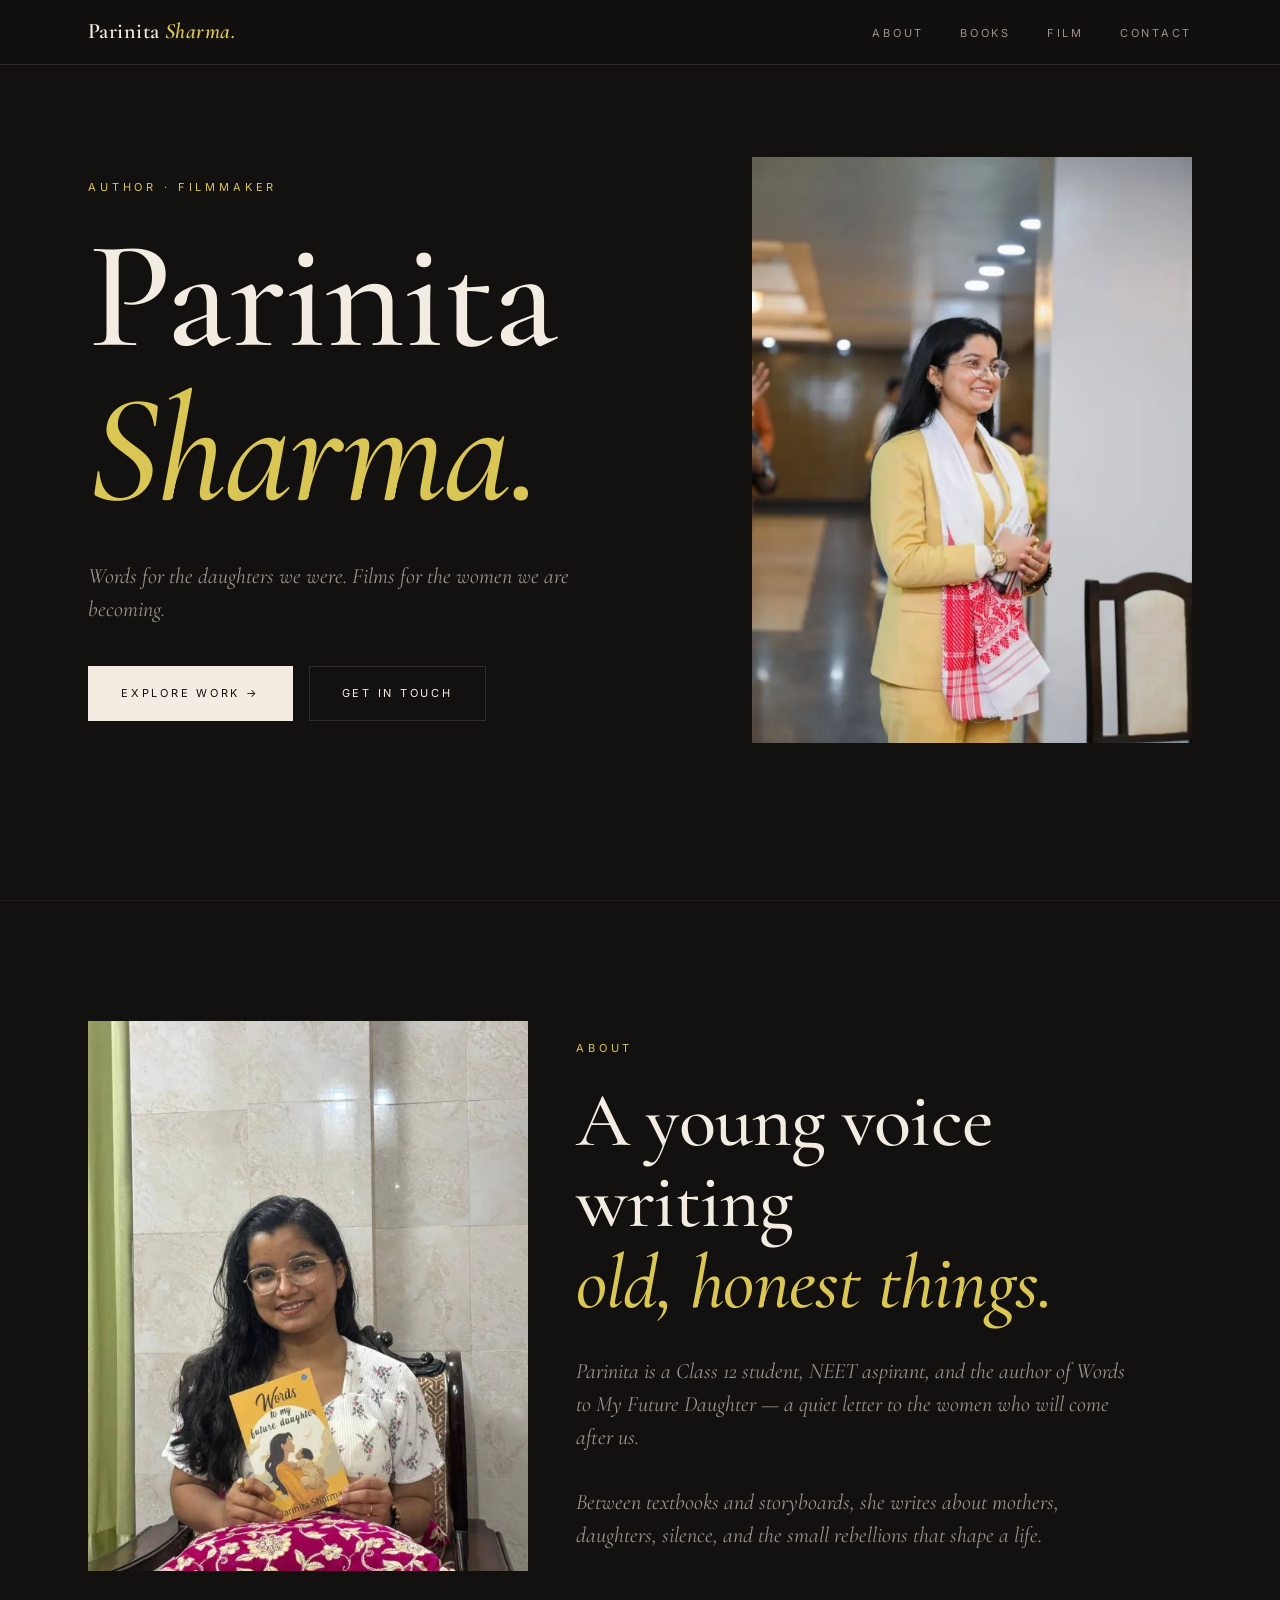
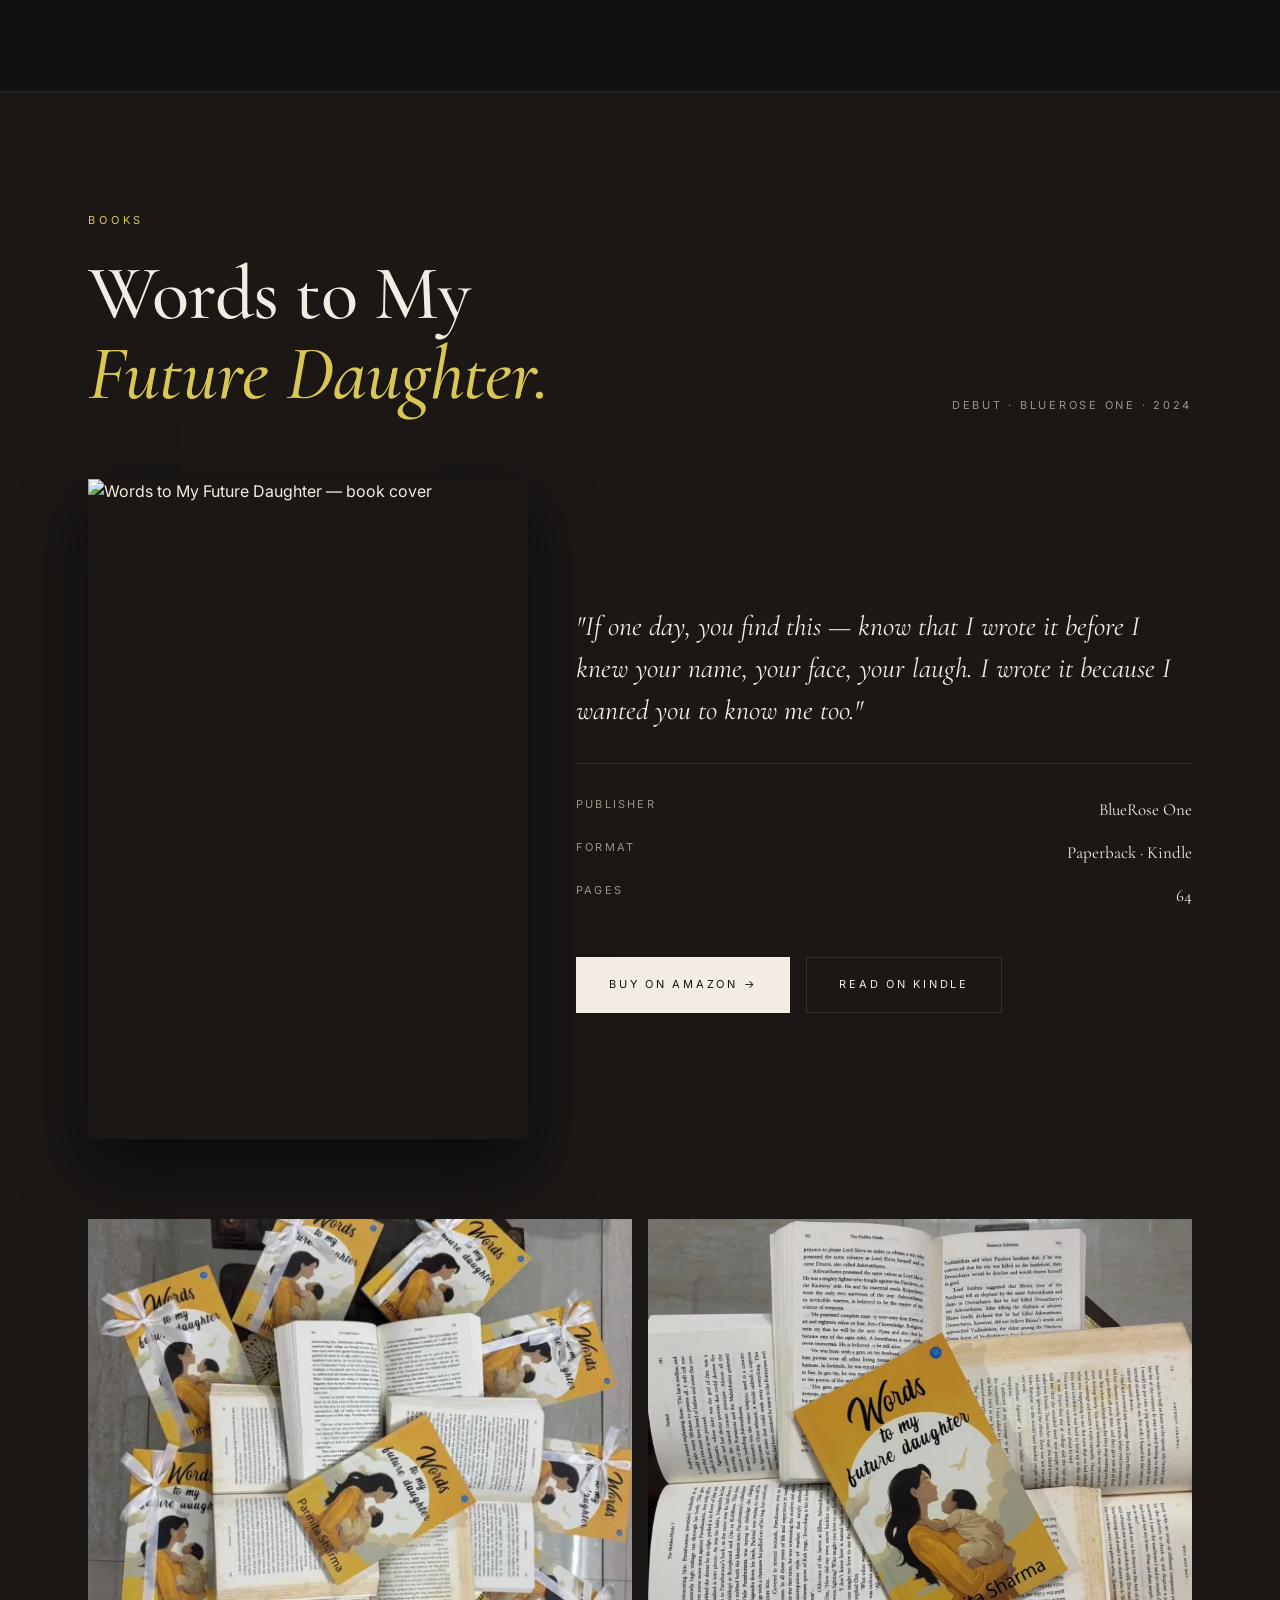
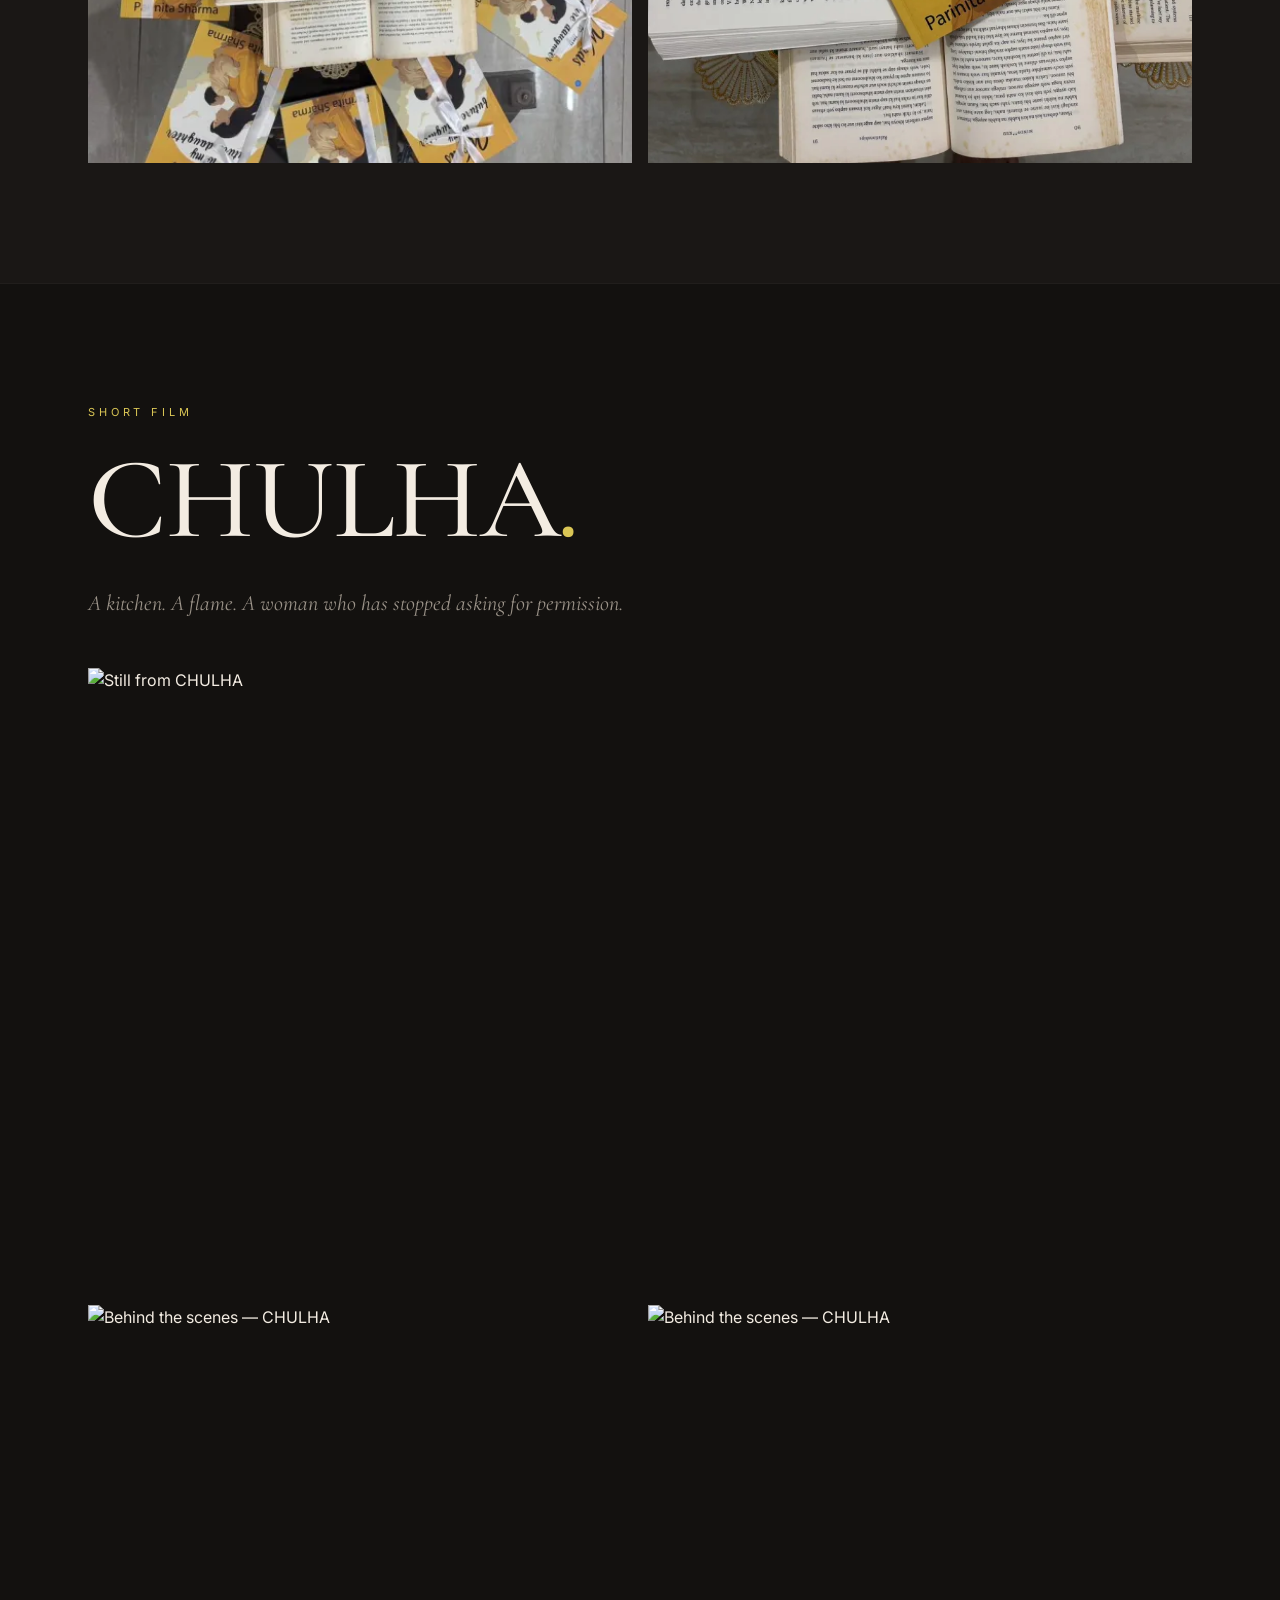
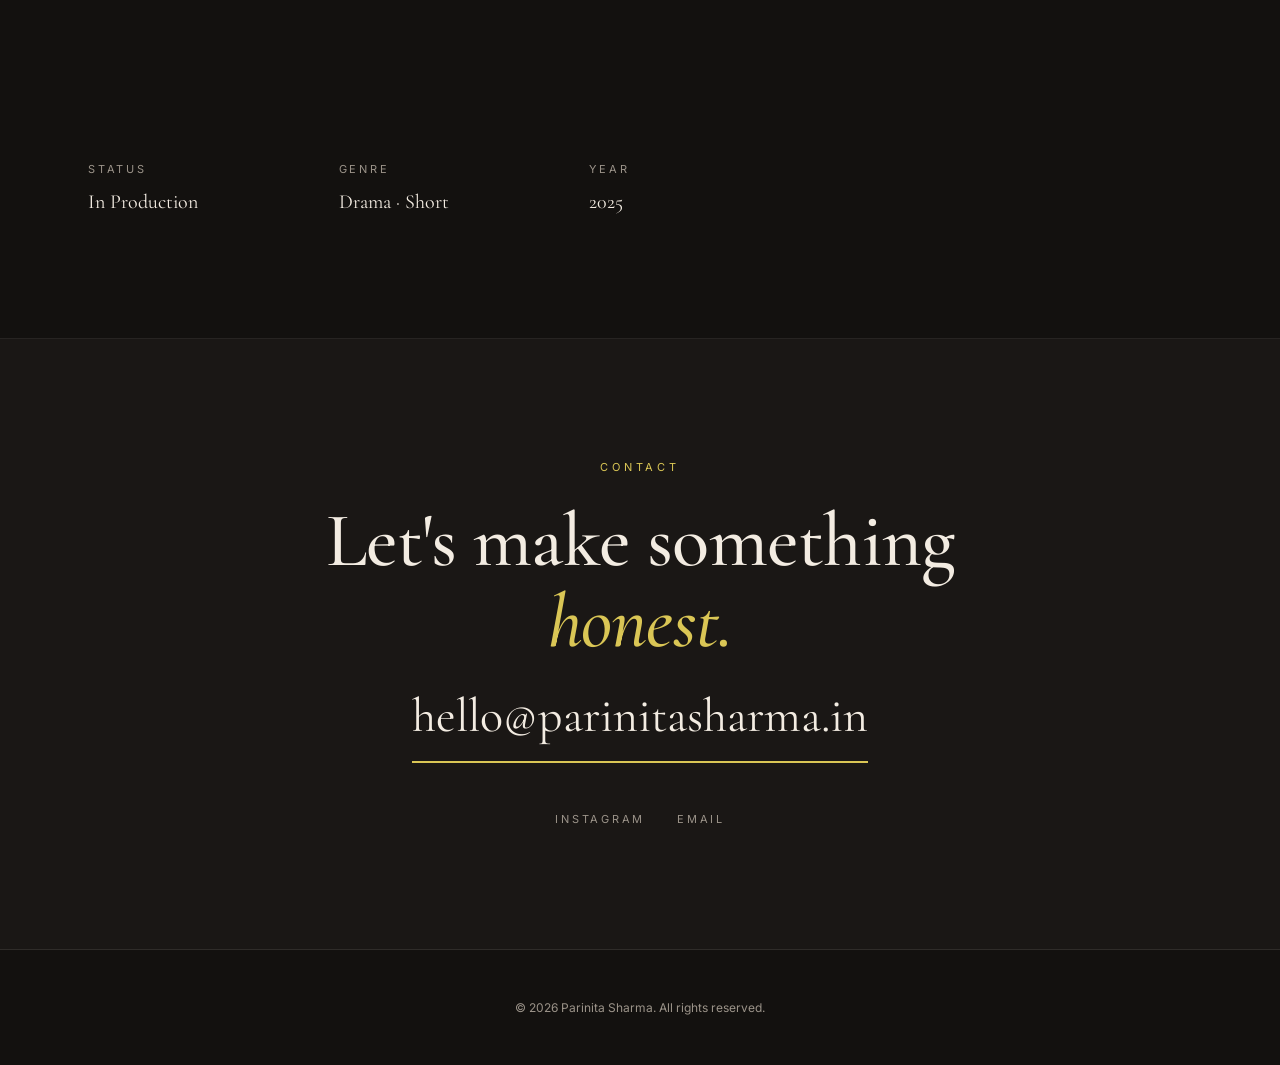
==== commit e15bd0ff: "Update index.html" ====
--- a/index.html
+++ b/index.html
@@ -159,7 +159,7 @@
         <ul class="specs">
           <li><span>Publisher</span><span>BlueRose One</span></li>
           <li><span>Format</span><span>Paperback · Kindle</span></li>
-          <li><span>Pages</span><span>120</span></li>
+          <li><span>Pages</span><span>64</span></li>
         </ul>
         <div class="btns">
           <a class="btn btn-primary" href="https://www.amazon.in/Words-Future-Daughter-Parinita-Sharma/dp/9373103180/ref=sr_1_1?crid=LB1ZRLA6M6N0&dib=eyJ2IjoiMSJ9.5X7gQLmaBsE1TnWhag6ojA.-IY_2Gk_jPj711Ex8bWC8QMhh4k0rQEJXxMGBLnY9bU&dib_tag=se&keywords=words+t+omy+future+daughter&qid=1777298612&sprefix=words+t+omy+future+daught%2Caps%2C401&sr=8-1" target="_blank" rel="noopener">Buy on Amazon →</a>
